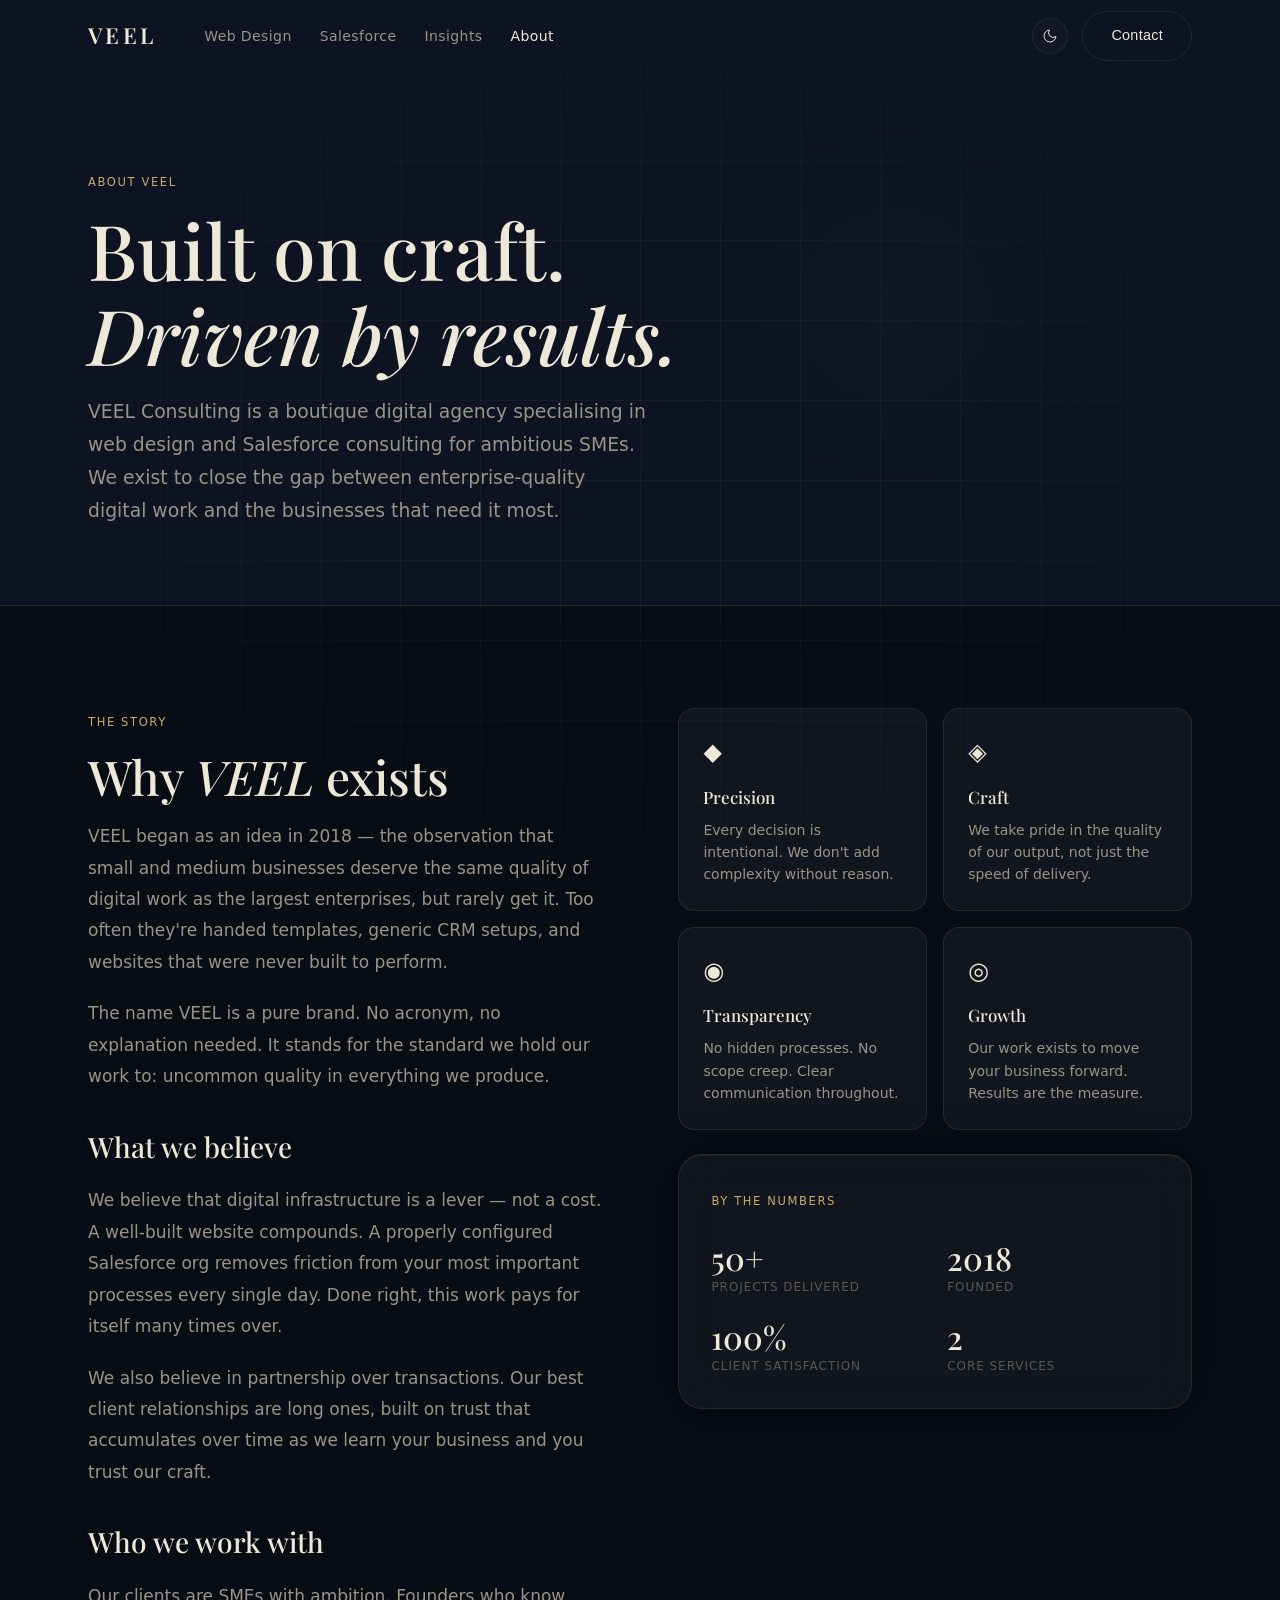
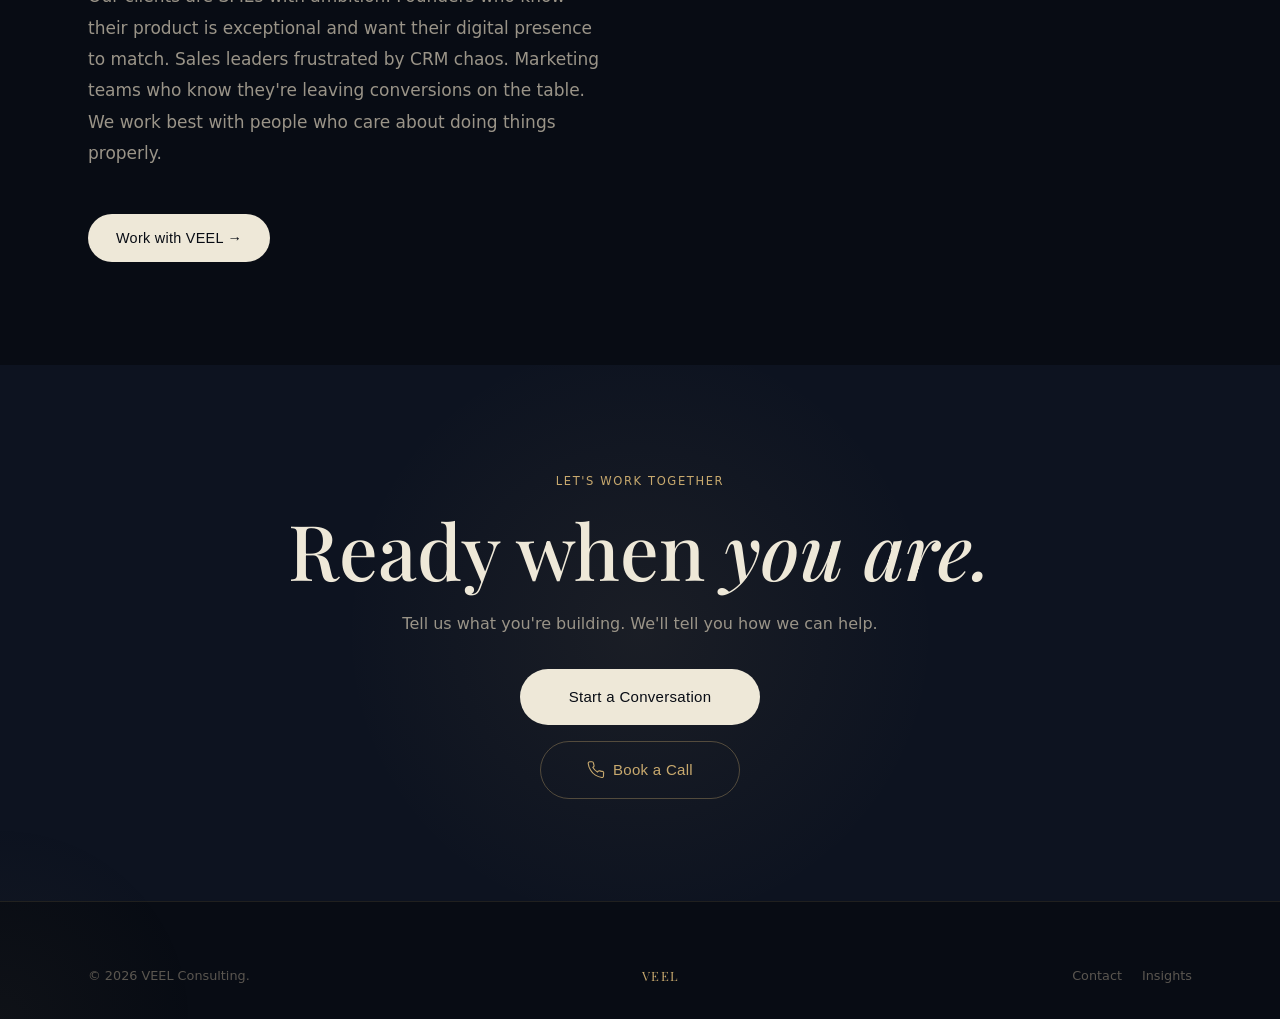
==== about/index.html @ 9c110c36 "Create index.html" ====
<!DOCTYPE html>
<html lang="en" data-theme="dark">
<head>
  <meta charset="UTF-8" /><meta name="viewport" content="width=device-width, initial-scale=1.0" />
  <title>About — VEEL Consulting</title>
  <meta name="description" content="The story behind VEEL Consulting — boutique web design and Salesforce consulting built around craft and results." />
  <link rel="preconnect" href="https://fonts.googleapis.com" />
  <link rel="preconnect" href="https://fonts.gstatic.com" crossorigin />
  <link href="https://fonts.googleapis.com/css2?family=Playfair+Display:ital,wght@0,400;0,500;0,600;0,700;1,400;1,500&family=Satoshi:wght@300;400;500;600&display=swap" rel="stylesheet" />
  <link rel="stylesheet" href="../css/style.css" />
</head>
<body>
  <nav class="nav" id="nav">
    <div class="nav__inner">
      <a href="../index.html" class="nav__logo"><span>VEEL</span></a>
      <ul class="nav__links">
        <li><a href="../web-design/index.html">Web Design</a></li>
        <li><a href="../salesforce/index.html">Salesforce</a></li>
        <li><a href="../insights/index.html">Insights</a></li>
        <li><a href="../about/index.html" style="color:var(--c-text)">About</a></li>
      </ul>
      <div class="nav__actions">
        <button class="theme-toggle" id="themeToggle" aria-label="Toggle theme">
          <span class="theme-toggle__icon">
            <svg class="icon-sun" viewBox="0 0 24 24" fill="none" stroke="currentColor" stroke-width="1.5"><circle cx="12" cy="12" r="4"/><path d="M12 2v2M12 20v2M4.93 4.93l1.41 1.41M17.66 17.66l1.41 1.41M2 12h2M20 12h2M6.34 17.66l-1.41 1.41M19.07 4.93l-1.41 1.41"/></svg>
            <svg class="icon-moon" viewBox="0 0 24 24" fill="none" stroke="currentColor" stroke-width="1.5"><path d="M21 12.79A9 9 0 1 1 11.21 3 7 7 0 0 0 21 12.79z"/></svg>
          </span>
        </button>
        <a href="../contact/index.html" class="btn btn--outline">Contact</a>
      </div>
      <button class="nav__burger" id="navBurger" aria-label="Menu"><span></span><span></span><span></span></button>
    </div>
    <div class="nav__mobile" id="navMobile">
      <ul>
        <li><a href="../web-design/index.html">Web Design</a></li>
        <li><a href="../salesforce/index.html">Salesforce</a></li>
        <li><a href="../insights/index.html">Insights</a></li>
        <li><a href="../about/index.html">About</a></li>
        <li><a href="../contact/index.html">Contact</a></li>
      </ul>
    </div>
  </nav>

  <!-- HERO -->
  <section class="page-hero section" style="background:var(--c-bg-2);border-bottom:var(--glass-border);">
    <div class="hero__bg" style="position:absolute;inset:0;pointer-events:none;"><div class="hero__orb hero__orb--3" style="opacity:.5;top:20%;left:60%;"></div><div class="hero__grid"></div></div>
    <div class="container" style="position:relative;z-index:2;">
      <div class="page-hero__inner reveal">
        <span class="section__label">About VEEL</span>
        <h1 class="page-hero__title">Built on craft.<br /><em>Driven by results.</em></h1>
        <p class="page-hero__sub">VEEL Consulting is a boutique digital agency specialising in web design and Salesforce consulting for ambitious SMEs. We exist to close the gap between enterprise-quality digital work and the businesses that need it most.</p>
      </div>
    </div>
  </section>

  <!-- STORY -->
  <section class="section">
    <div class="container">
      <div class="about-story">
        <div class="about-story__text reveal">
          <span class="section__label">The Story</span>
          <h2 class="section__title">Why <em>VEEL</em> exists</h2>
          <p>VEEL began as an idea in 2018 — the observation that small and medium businesses deserve the same quality of digital work as the largest enterprises, but rarely get it. Too often they're handed templates, generic CRM setups, and websites that were never built to perform.</p>
          <p>The name VEEL is a pure brand. No acronym, no explanation needed. It stands for the standard we hold our work to: uncommon quality in everything we produce.</p>
          <h3>What we believe</h3>
          <p>We believe that digital infrastructure is a lever — not a cost. A well-built website compounds. A properly configured Salesforce org removes friction from your most important processes every single day. Done right, this work pays for itself many times over.</p>
          <p>We also believe in partnership over transactions. Our best client relationships are long ones, built on trust that accumulates over time as we learn your business and you trust our craft.</p>
          <h3>Who we work with</h3>
          <p>Our clients are SMEs with ambition. Founders who know their product is exceptional and want their digital presence to match. Sales leaders frustrated by CRM chaos. Marketing teams who know they're leaving conversions on the table. We work best with people who care about doing things properly.</p>
          <a href="../contact/index.html" class="btn btn--primary" style="margin-top:1.5rem;">Work with VEEL →</a>
        </div>
        <div class="reveal reveal--delay-1">
          <div class="values-grid">
            <div class="value-card">
              <div class="value-card__icon">◆</div>
              <h4>Precision</h4>
              <p>Every decision is intentional. We don't add complexity without reason.</p>
            </div>
            <div class="value-card">
              <div class="value-card__icon">◈</div>
              <h4>Craft</h4>
              <p>We take pride in the quality of our output, not just the speed of delivery.</p>
            </div>
            <div class="value-card">
              <div class="value-card__icon">◉</div>
              <h4>Transparency</h4>
              <p>No hidden processes. No scope creep. Clear communication throughout.</p>
            </div>
            <div class="value-card">
              <div class="value-card__icon">◎</div>
              <h4>Growth</h4>
              <p>Our work exists to move your business forward. Results are the measure.</p>
            </div>
          </div>

          <div class="glass-card" style="padding:2rem;margin-top:1.5rem;">
            <span class="section__label">By the numbers</span>
            <div style="display:grid;grid-template-columns:1fr 1fr;gap:1.5rem;margin-top:1rem;">
              <div><div class="stat__num" style="font-size:2rem;margin-bottom:.25rem;">50+</div><div class="stat__label">Projects delivered</div></div>
              <div><div class="stat__num" style="font-size:2rem;margin-bottom:.25rem;">2018</div><div class="stat__label">Founded</div></div>
              <div><div class="stat__num" style="font-size:2rem;margin-bottom:.25rem;">100%</div><div class="stat__label">Client satisfaction</div></div>
              <div><div class="stat__num" style="font-size:2rem;margin-bottom:.25rem;">2</div><div class="stat__label">Core services</div></div>
            </div>
          </div>
        </div>
      </div>
    </div>
  </section>

  <!-- CTA -->
  <section class="cta-banner section">
    <div class="cta-banner__bg"><div class="cta-banner__orb"></div></div>
    <div class="container">
      <div class="cta-banner__inner reveal">
        <span class="section__label">Let's Work Together</span>
        <h2 class="cta-banner__title">Ready when <em>you are.</em></h2>
        <p>Tell us what you're building. We'll tell you how we can help.</p>
        <div class="cta-banner__actions">
          <a href="../contact/index.html" class="btn btn--primary btn--large">Start a Conversation</a>
          <a href="tel:+447700000000" class="btn btn--call btn--large"><svg viewBox="0 0 24 24" fill="none" stroke="currentColor" stroke-width="1.5" width="18" height="18"><path d="M22 16.92v3a2 2 0 0 1-2.18 2 19.79 19.79 0 0 1-8.63-3.07A19.5 19.5 0 0 1 4.69 12a19.79 19.79 0 0 1-3.07-8.67A2 2 0 0 1 3.61 1h3a2 2 0 0 1 2 1.72c.127.96.361 1.903.7 2.81a2 2 0 0 1-.45 2.11L7.91 8.6a16 16 0 0 0 6 6l.96-.96a2 2 0 0 1 2.11-.45c.907.339 1.85.573 2.81.7A2 2 0 0 1 22 16.92z"/></svg>Book a Call</a>
        </div>
      </div>
    </div>
  </section>
  <footer class="footer"><div class="container"><div class="footer__bottom" style="padding-top:0;border-top:none;"><span>© 2026 VEEL Consulting.</span><a href="../index.html" style="color:var(--c-gold);font-family:'Playfair Display',serif;letter-spacing:.12em;">VEEL</a><div class="footer__legal"><a href="../contact/index.html">Contact</a><a href="../insights/index.html">Insights</a></div></div></div></footer>
  <script src="../js/main.js"></script>
</body>
</html>
---- css/style.css ----
/* ============================================
   VEEL CONSULTING — STYLESHEET v2
   Monaco · Switzerland · Oceana
   ============================================ */

@import url('https://fonts.googleapis.com/css2?family=Playfair+Display:ital,wght@0,400;0,500;0,600;0,700;1,400;1,500&family=Satoshi:wght@300;400;500;600&display=swap');

/* ── TOKENS ── */
:root {
  --c-bg:        #FAF8F4;
  --c-bg-2:      #F3F0EA;
  --c-surface:   rgba(255,255,255,0.72);
  --c-surface-2: rgba(255,255,255,0.45);
  --c-border:    rgba(180,160,120,0.18);
  --c-border-2:  rgba(180,160,120,0.10);
  --c-text:      #1A1814;
  --c-text-2:    #5A5650;
  --c-text-3:    #8A8680;
  --c-accent:    #8EC5D0;
  --c-accent-2:  #C8A96E;
  --c-gold:      #B8956A;
  --c-navy:      #1A2840;
  --c-teal:      #5BA8B8;
  --glass-blur:    16px;
  --glass-border:  1px solid var(--c-border);
  --glass-shadow:  0 4px 32px rgba(0,0,0,0.06), 0 1px 0 rgba(255,255,255,0.8) inset;
  --radius-sm:     8px;
  --radius-md:     16px;
  --radius-lg:     24px;
  --radius-xl:     40px;
  --nav-h:         72px;
  --max-w:         1200px;
  --gap:           clamp(1.25rem, 2.5vw, 2.5rem);
  --ease-silk:     cubic-bezier(0.23, 1, 0.32, 1);
  --ease-glass:    cubic-bezier(0.16, 1, 0.3, 1);
}

[data-theme="dark"] {
  --c-bg:        #080C14;
  --c-bg-2:      #0D1320;
  --c-surface:   rgba(255,255,255,0.04);
  --c-surface-2: rgba(255,255,255,0.02);
  --c-border:    rgba(200,169,110,0.14);
  --c-border-2:  rgba(200,169,110,0.07);
  --c-text:      #EEE8D8;
  --c-text-2:    #9A9488;
  --c-text-3:    #5A5650;
  --c-accent:    #5BA8B8;
  --c-accent-2:  #C8A96E;
  --c-gold:      #C8A96E;
  --c-navy:      #0D1A2E;
  --c-teal:      #4A98A8;
  --glass-blur:    20px;
  --glass-border:  1px solid rgba(200,169,110,0.12);
  --glass-shadow:  0 4px 48px rgba(0,0,0,0.4), 0 1px 0 rgba(255,255,255,0.04) inset;
}

/* ── RESET ── */
*, *::before, *::after { box-sizing: border-box; margin: 0; padding: 0; }
html { scroll-behavior: smooth; }
body {
  font-family: 'Satoshi', system-ui, sans-serif;
  background: var(--c-bg);
  color: var(--c-text);
  line-height: 1.6;
  font-weight: 400;
  transition: background 0.6s var(--ease-silk), color 0.4s var(--ease-silk);
  overflow-x: hidden;
}
img { display: block; max-width: 100%; }
a { text-decoration: none; color: inherit; }
ul { list-style: none; }

/* ── UTILS ── */
.container {
  max-width: var(--max-w);
  margin: 0 auto;
  padding: 0 clamp(1.25rem, 5vw, 3rem);
}
.section { padding: clamp(4rem, 8vw, 8rem) 0; }
em { font-style: italic; font-family: 'Playfair Display', serif; }

/* ── GLASS CARD ── */
.glass-card {
  background: var(--c-surface);
  backdrop-filter: blur(var(--glass-blur));
  -webkit-backdrop-filter: blur(var(--glass-blur));
  border: var(--glass-border);
  box-shadow: var(--glass-shadow);
  border-radius: var(--radius-lg);
  transition: transform 0.4s var(--ease-silk), box-shadow 0.4s var(--ease-silk);
}
.glass-card:hover {
  transform: translateY(-4px);
  box-shadow: var(--glass-shadow), 0 20px 60px rgba(0,0,0,0.1);
}
[data-theme="dark"] .glass-card:hover {
  box-shadow: var(--glass-shadow), 0 20px 80px rgba(0,0,0,0.5);
}

/* ── BUTTONS ── */
.btn {
  display: inline-flex;
  align-items: center;
  justify-content: center;
  gap: 0.5rem;
  padding: 0.8rem 1.75rem;
  border-radius: 100px;
  font-family: 'Satoshi', sans-serif;
  font-weight: 500;
  font-size: 0.9rem;
  letter-spacing: 0.02em;
  cursor: pointer;
  border: none;
  transition: all 0.35s var(--ease-silk);
  white-space: nowrap;
}
.btn--primary {
  background: var(--c-text);
  color: var(--c-bg);
}
.btn--primary:hover {
  background: var(--c-gold);
  color: #fff;
  transform: translateY(-2px);
  box-shadow: 0 8px 24px rgba(0,0,0,0.15);
}
.btn--outline {
  background: transparent;
  color: var(--c-text);
  border: var(--glass-border);
  backdrop-filter: blur(8px);
}
.btn--outline:hover { background: var(--c-text); color: var(--c-bg); }
.btn--ghost {
  background: transparent;
  color: var(--c-text-2);
  border: 1px solid var(--c-border);
}
.btn--ghost:hover { color: var(--c-text); border-color: var(--c-text); }
.btn--call {
  background: transparent;
  color: var(--c-gold);
  border: 1px solid rgba(200,169,110,0.35);
}
.btn--call:hover {
  background: rgba(200,169,110,0.1);
  border-color: var(--c-gold);
  transform: translateY(-2px);
}
.btn--large { padding: 1rem 2.25rem; font-size: 0.9375rem; }

/* ── SECTION HEADER ── */
.section__label {
  display: inline-flex;
  align-items: center;
  gap: 0.5rem;
  font-size: 0.72rem;
  font-weight: 500;
  letter-spacing: 0.14em;
  text-transform: uppercase;
  color: var(--c-gold);
  margin-bottom: 1rem;
}
.section__title {
  font-family: 'Playfair Display', serif;
  font-size: clamp(1.875rem, 4vw, 3rem);
  font-weight: 500;
  line-height: 1.2;
  color: var(--c-text);
  margin-bottom: 1rem;
}
.section__header {
  display: flex;
  flex-direction: column;
  margin-bottom: clamp(2rem, 4vw, 3.5rem);
  position: relative;
}
.section__header .view-all {
  position: absolute;
  right: 0;
  bottom: 0.25rem;
  font-size: 0.875rem;
  color: var(--c-text-2);
  transition: color 0.3s;
}
.section__header .view-all:hover { color: var(--c-gold); }
@media (max-width: 600px) {
  .section__header .view-all {
    position: static;
    margin-top: 0.5rem;
    font-size: 0.8rem;
  }
}

/* ── NAV ── */
.nav {
  position: fixed;
  top: 0; left: 0; right: 0;
  z-index: 100;
  height: var(--nav-h);
  transition: background 0.5s var(--ease-silk), box-shadow 0.5s var(--ease-silk);
}
.nav.scrolled {
  background: var(--c-surface);
  backdrop-filter: blur(24px);
  -webkit-backdrop-filter: blur(24px);
  border-bottom: var(--glass-border);
  box-shadow: 0 2px 24px rgba(0,0,0,0.06);
}
.nav__inner {
  max-width: var(--max-w);
  margin: 0 auto;
  padding: 0 clamp(1.25rem, 5vw, 3rem);
  height: 100%;
  display: flex;
  align-items: center;
  gap: 1.5rem;
}
.nav__logo {
  font-family: 'Playfair Display', serif;
  font-size: 1.375rem;
  font-weight: 600;
  letter-spacing: 0.15em;
  color: var(--c-text);
  flex-shrink: 0;
}
.nav__links {
  display: flex;
  gap: 1.75rem;
  margin-left: 1.5rem;
  flex: 1;
}
.nav__links a {
  font-size: 0.875rem;
  color: var(--c-text-2);
  letter-spacing: 0.03em;
  transition: color 0.3s;
}
.nav__links a:hover { color: var(--c-text); }
.nav__actions {
  display: flex;
  align-items: center;
  gap: 0.875rem;
  margin-left: auto;
}
.theme-toggle {
  width: 36px; height: 36px;
  border-radius: 50%;
  border: var(--glass-border);
  background: var(--c-surface-2);
  cursor: pointer;
  display: flex;
  align-items: center;
  justify-content: center;
  transition: all 0.3s;
  flex-shrink: 0;
}
.theme-toggle:hover { background: var(--c-surface); transform: rotate(20deg); }
.theme-toggle__icon {
  width: 16px; height: 16px;
  color: var(--c-text);
  position: relative;
}
.theme-toggle__icon svg {
  position: absolute; inset: 0;
  width: 100%; height: 100%;
  transition: opacity 0.3s, transform 0.3s;
}
.icon-sun { opacity: 1; }
.icon-moon { opacity: 0; transform: rotate(-90deg); }
[data-theme="dark"] .icon-sun { opacity: 0; transform: rotate(90deg); }
[data-theme="dark"] .icon-moon { opacity: 1; transform: rotate(0); }

.nav__burger {
  display: none;
  flex-direction: column;
  gap: 5px;
  background: none;
  border: none;
  cursor: pointer;
  padding: 4px;
}
.nav__burger span {
  display: block;
  width: 22px; height: 1.5px;
  background: var(--c-text);
  transition: all 0.3s;
}
.nav__mobile {
  display: none;
  background: var(--c-surface);
  backdrop-filter: blur(24px);
  -webkit-backdrop-filter: blur(24px);
  border-bottom: var(--glass-border);
  padding: 1.25rem clamp(1.25rem, 5vw, 3rem) 1.5rem;
}
.nav__mobile.open { display: block; }
.nav__mobile li { padding: 0.875rem 0; border-bottom: 1px solid var(--c-border-2); }
.nav__mobile li:last-child { border-bottom: none; }
.nav__mobile a { font-size: 1.0625rem; color: var(--c-text-2); }

@media (max-width: 768px) {
  .nav__links, .nav__actions .btn--outline { display: none; }
  .nav__burger { display: flex; }
  .nav__actions { gap: 0.5rem; }
}

/* ── HERO ── */
.hero {
  min-height: 100svh;
  display: flex;
  align-items: center;
  position: relative;
  overflow: hidden;
  padding-top: var(--nav-h);
}
.hero__bg { position: absolute; inset: 0; pointer-events: none; }
.hero__gradient {
  position: absolute; inset: 0;
  background:
    radial-gradient(ellipse 80% 80% at 60% 40%, rgba(142,197,208,0.18) 0%, transparent 60%),
    radial-gradient(ellipse 60% 60% at 20% 80%, rgba(200,169,110,0.10) 0%, transparent 50%);
}
[data-theme="dark"] .hero__gradient {
  background:
    radial-gradient(ellipse 80% 80% at 60% 40%, rgba(91,168,184,0.12) 0%, transparent 60%),
    radial-gradient(ellipse 60% 60% at 20% 80%, rgba(200,169,110,0.08) 0%, transparent 50%);
}
.hero__orb {
  position: absolute;
  border-radius: 50%;
  filter: blur(80px);
  animation: orbFloat 8s ease-in-out infinite;
}
.hero__orb--1 { width: min(500px,80vw); height: min(500px,80vw); background: rgba(142,197,208,0.12); top: -10%; right: 5%; }
.hero__orb--2 { width: min(350px,60vw); height: min(350px,60vw); background: rgba(200,169,110,0.09); bottom: 10%; left: -5%; animation-delay: -3s; }
.hero__orb--3 { width: min(250px,40vw); height: min(250px,40vw); background: rgba(91,168,184,0.07); top: 40%; left: 40%; animation-delay: -5s; }
[data-theme="dark"] .hero__orb--1 { background: rgba(91,168,184,0.08); }
[data-theme="dark"] .hero__orb--2 { background: rgba(200,169,110,0.06); }
@keyframes orbFloat {
  0%, 100% { transform: translate(0,0) scale(1); }
  33% { transform: translate(30px,-20px) scale(1.05); }
  66% { transform: translate(-20px,15px) scale(0.97); }
}
.hero__grid {
  position: absolute; inset: 0;
  background-image:
    linear-gradient(var(--c-border-2) 1px, transparent 1px),
    linear-gradient(90deg, var(--c-border-2) 1px, transparent 1px);
  background-size: 80px 80px;
  mask-image: radial-gradient(ellipse 70% 70% at 50% 50%, black, transparent);
}
.hero__content {
  position: relative;
  z-index: 2;
  width: 100%;
  max-width: var(--max-w);
  margin: 0 auto;
  padding: 4rem clamp(1.25rem, 5vw, 3rem) 6rem;
}
.hero__eyebrow {
  display: inline-flex;
  align-items: center;
  gap: 0.75rem;
  font-size: 0.72rem;
  font-weight: 500;
  letter-spacing: 0.14em;
  text-transform: uppercase;
  color: var(--c-gold);
  margin-bottom: 1.75rem;
}
.dot {
  width: 6px; height: 6px;
  border-radius: 50%;
  background: var(--c-gold);
  animation: pulse 2.5s ease-in-out infinite;
}
@keyframes pulse {
  0%, 100% { opacity: 1; transform: scale(1); }
  50% { opacity: 0.5; transform: scale(0.7); }
}
.hero__headline {
  font-family: 'Playfair Display', serif;
  font-size: clamp(2.75rem, 8vw, 7rem);
  font-weight: 500;
  line-height: 1.08;
  letter-spacing: -0.02em;
  color: var(--c-text);
  margin-bottom: 1.5rem;
  max-width: 800px;
}
.hero__sub {
  font-size: clamp(1rem, 2vw, 1.175rem);
  color: var(--c-text-2);
  font-weight: 300;
  line-height: 1.7;
  margin-bottom: 2.25rem;
  max-width: 440px;
}
.hero__cta {
  display: flex;
  align-items: center;
  gap: 0.875rem;
  flex-wrap: wrap;
}
.hero__scroll {
  position: absolute;
  bottom: 2.5rem;
  left: 50%;
  transform: translateX(-50%);
  display: flex;
  flex-direction: column;
  align-items: center;
  gap: 0.75rem;
  z-index: 2;
}
.hero__scroll span {
  font-size: 0.65rem;
  letter-spacing: 0.15em;
  text-transform: uppercase;
  color: var(--c-text-3);
}
.scroll-line {
  width: 1px; height: 48px;
  background: linear-gradient(to bottom, var(--c-gold), transparent);
  animation: scrollDrop 2s ease-in-out infinite;
}
@keyframes scrollDrop {
  0%, 100% { transform: scaleY(1); opacity: 1; }
  50% { transform: scaleY(0.5); opacity: 0.4; }
}
@media (max-width: 480px) {
  .hero__scroll { display: none; }
}

/* ── MARQUEE ── */
.marquee-strip {
  background: var(--c-bg-2);
  border-top: var(--glass-border);
  border-bottom: var(--glass-border);
  overflow: hidden;
  padding: 0.875rem 0;
  position: relative;
}
/* JS overrides animation — CSS fallback only */
.marquee-track {
  display: inline-flex;
  gap: 2rem;
  animation: marqueeScroll 32s linear infinite;
  white-space: nowrap;
  will-change: transform;
}
.marquee-track span {
  font-size: 0.72rem;
  font-weight: 500;
  letter-spacing: 0.1em;
  text-transform: uppercase;
  color: var(--c-text-2);
  white-space: nowrap;
  flex-shrink: 0;
}
.marquee-track .sep { color: var(--c-gold); }
@keyframes marqueeScroll {
  from { transform: translateX(0); }
  to { transform: translateX(-50%); }
}

/* ── SERVICES ── */
.services__grid {
  display: grid;
  grid-template-columns: repeat(auto-fit, minmax(min(280px, 100%), 1fr));
  gap: var(--gap);
  margin-bottom: 3.5rem;
}
.service-card {
  padding: clamp(1.75rem, 4vw, 2.75rem);
  position: relative;
  overflow: hidden;
}
.service-card__icon {
  width: 44px; height: 44px;
  color: var(--c-gold);
  margin-bottom: 1.5rem;
}
.service-card__icon svg { width: 100%; height: 100%; }
.service-card__title {
  font-family: 'Playfair Display', serif;
  font-size: clamp(1.25rem, 3vw, 1.5rem);
  font-weight: 500;
  margin-bottom: 0.875rem;
}
.service-card__desc {
  font-size: 0.9375rem;
  color: var(--c-text-2);
  line-height: 1.7;
  margin-bottom: 1.75rem;
}
.service-card__link {
  display: inline-flex;
  align-items: center;
  gap: 0.5rem;
  font-size: 0.875rem;
  font-weight: 500;
  color: var(--c-gold);
  transition: gap 0.3s;
}
.service-card__link:hover { gap: 0.875rem; }
.service-card__bg {
  position: absolute; inset: 0;
  background: radial-gradient(circle at 80% 120%, var(--c-accent) 0%, transparent 60%);
  opacity: 0.04;
  pointer-events: none;
  transition: opacity 0.5s;
}
.service-card:hover .service-card__bg { opacity: 0.09; }

.services__stats {
  display: flex;
  align-items: center;
  justify-content: center;
  gap: clamp(1.5rem, 4vw, 3rem);
  padding: clamp(1.75rem, 3vw, 2.5rem) clamp(1.5rem, 4vw, 3rem);
  flex-wrap: wrap;
  border-radius: var(--radius-md);
}
.stat { text-align: center; flex: 1; min-width: 100px; }
.stat__num {
  display: block;
  font-family: 'Playfair Display', serif;
  font-size: clamp(2rem, 5vw, 2.5rem);
  font-weight: 500;
  color: var(--c-text);
  line-height: 1;
  margin-bottom: 0.5rem;
}
.stat__label {
  font-size: 0.75rem;
  letter-spacing: 0.08em;
  text-transform: uppercase;
  color: var(--c-text-3);
}
.stat__divider { width: 1px; height: 48px; background: var(--c-border); flex-shrink: 0; }
@media (max-width: 480px) { .stat__divider { display: none; } }

/* ── WORK ── */
.work { background: var(--c-bg-2); }
.work__grid {
  display: grid;
  grid-template-columns: repeat(auto-fit, minmax(min(280px,100%), 1fr));
  gap: var(--gap);
}
.work-card {
  border-radius: var(--radius-lg);
  overflow: hidden;
  background: var(--c-surface);
  border: var(--glass-border);
  transition: transform 0.4s var(--ease-silk), box-shadow 0.4s var(--ease-silk);
}
.work-card:hover { transform: translateY(-6px); box-shadow: 0 24px 60px rgba(0,0,0,0.12); }
[data-theme="dark"] .work-card:hover { box-shadow: 0 24px 80px rgba(0,0,0,0.5); }
.work-card__img { aspect-ratio: 4/3; overflow: hidden; }
.work-card__placeholder {
  width: 100%; height: 100%;
  display: flex;
  align-items: center;
  justify-content: center;
  transition: transform 0.6s var(--ease-silk);
}
.work-card:hover .work-card__placeholder { transform: scale(1.04); }
.wp--ocean { background: linear-gradient(135deg,#1A4A5C 0%,#2D7A8C 40%,#4DA8B8 100%); }
.wp--gold  { background: linear-gradient(135deg,#3A2810 0%,#6B4A20 40%,#9A7040 100%); }
.wp--night { background: linear-gradient(135deg,#080C14 0%,#0D1E34 40%,#1A3054 100%); }
.wp__inner { width: 60%; opacity: 0.7; }
.work-card__info { padding: clamp(1.25rem, 3vw, 1.75rem) clamp(1.25rem, 3vw, 2rem); }
.work-card__cat {
  display: inline-block;
  font-size: 0.7rem;
  letter-spacing: 0.1em;
  text-transform: uppercase;
  color: var(--c-gold);
  margin-bottom: 0.75rem;
  background: rgba(200,169,110,0.08);
  padding: 0.25rem 0.75rem;
  border-radius: 100px;
  border: 1px solid rgba(200,169,110,0.15);
}
.work-card__title {
  font-family: 'Playfair Display', serif;
  font-size: clamp(1.0625rem, 2.5vw, 1.25rem);
  margin-bottom: 0.5rem;
}
.work-card__sub { font-size: 0.875rem; color: var(--c-text-2); margin-bottom: 1.125rem; }
.work-card__link { font-size: 0.8125rem; font-weight: 500; color: var(--c-text-3); transition: color 0.3s; }
.work-card__link:hover { color: var(--c-gold); }

/* ── ABOUT SECTION ── */
.about__inner {
  display: grid;
  grid-template-columns: 1fr 1fr;
  gap: clamp(2rem, 5vw, 5rem);
  align-items: center;
  padding: clamp(2rem, 5vw, 4rem);
}
@media (max-width: 768px) {
  .about__inner { grid-template-columns: 1fr; gap: 2.5rem; }
  .about__visual { display: none; }
}
.about__text p { color: var(--c-text-2); line-height: 1.8; margin-bottom: 1rem; }
.about__visual { display: flex; justify-content: center; align-items: center; }
.about__orb-wrap { position: relative; width: 260px; height: 260px; }
.about__orb {
  width: 100%; height: 100%;
  border-radius: 50%;
  background: radial-gradient(circle, rgba(91,168,184,0.15) 0%, rgba(200,169,110,0.08) 60%, transparent 100%);
  border: 1px solid var(--c-border);
  animation: orbSpin 12s linear infinite;
}
@keyframes orbSpin {
  from { transform: rotate(0deg); }
  to { transform: rotate(360deg); }
}
.about__values {
  position: absolute; inset: 0;
  display: flex;
  flex-wrap: wrap;
  align-items: center;
  justify-content: center;
  gap: 0.625rem;
  padding: 1.5rem;
}
.value-pill {
  background: var(--c-surface);
  border: var(--glass-border);
  backdrop-filter: blur(8px);
  padding: 0.4rem 1rem;
  border-radius: 100px;
  font-size: 0.8125rem;
  font-weight: 500;
  color: var(--c-text-2);
  letter-spacing: 0.04em;
}

/* ── INSIGHTS SECTION ── */
.insights__grid {
  display: grid;
  grid-template-columns: repeat(auto-fit, minmax(min(260px,100%), 1fr));
  gap: var(--gap);
}
.insight-card {
  padding: clamp(1.5rem, 3vw, 2rem);
  display: flex;
  flex-direction: column;
  gap: 0.75rem;
}
.insight-card__cat {
  font-size: 0.7rem;
  letter-spacing: 0.1em;
  text-transform: uppercase;
  color: var(--c-gold);
  background: rgba(200,169,110,0.08);
  padding: 0.25rem 0.75rem;
  border-radius: 100px;
  border: 1px solid rgba(200,169,110,0.15);
  align-self: flex-start;
}
.insight-card__title {
  font-family: 'Playfair Display', serif;
  font-size: clamp(1rem, 2.5vw, 1.125rem);
  font-weight: 500;
  line-height: 1.4;
  flex: 1;
}
.insight-card__meta { font-size: 0.8rem; color: var(--c-text-3); }
.insight-card__link {
  font-size: 0.8125rem;
  font-weight: 500;
  color: var(--c-text-3);
  margin-top: 0.25rem;
  transition: color 0.3s;
}
.insight-card__link:hover { color: var(--c-gold); }

/* ── CTA BANNER ── */
.cta-banner {
  position: relative;
  overflow: hidden;
  text-align: center;
  background: var(--c-bg-2);
}
.cta-banner__bg { position: absolute; inset: 0; pointer-events: none; }
.cta-banner__orb {
  position: absolute;
  width: 600px; height: 600px;
  border-radius: 50%;
  background: radial-gradient(circle, rgba(91,168,184,0.1) 0%, transparent 70%);
  top: 50%; left: 50%;
  transform: translate(-50%,-50%);
  animation: orbFloat 10s ease-in-out infinite;
}
[data-theme="dark"] .cta-banner__orb {
  background: radial-gradient(circle, rgba(200,169,110,0.07) 0%, transparent 70%);
}
.cta-banner__inner { position: relative; z-index: 2; }
.cta-banner__title {
  font-family: 'Playfair Display', serif;
  font-size: clamp(2.25rem, 6vw, 5rem);
  font-weight: 500;
  line-height: 1.1;
  margin-bottom: 1.25rem;
  color: var(--c-text);
}
.cta-banner p { color: var(--c-text-2); font-size: 1rem; margin-bottom: 2rem; }
.cta-banner .section__label { justify-content: center; }
.cta-banner__actions {
  display: flex;
  align-items: center;
  justify-content: center;
  flex-direction: column;
  gap: 1rem;
}
.cta-banner__actions .btn--primary { min-width: 240px; }
.cta-banner__actions .btn--call { min-width: 200px; }

/* ── FOOTER ── */
.footer {
  background: var(--c-bg);
  border-top: var(--glass-border);
  padding: clamp(2.5rem, 5vw, 4rem) 0 2rem;
}
.footer__top {
  display: grid;
  grid-template-columns: 1.5fr 2fr;
  gap: clamp(2rem, 5vw, 4rem);
  margin-bottom: 2.5rem;
  padding-bottom: 2.5rem;
  border-bottom: var(--glass-border);
}
@media (max-width: 640px) { .footer__top { grid-template-columns: 1fr; gap: 2rem; } }
.footer__logo {
  display: block;
  font-family: 'Playfair Display', serif;
  font-size: 1.5rem;
  font-weight: 600;
  letter-spacing: 0.15em;
  margin-bottom: 0.75rem;
}
.footer__brand p { font-size: 0.875rem; color: var(--c-text-3); line-height: 1.7; }
.footer__cols {
  display: grid;
  grid-template-columns: repeat(3, 1fr);
  gap: 1.5rem;
}
@media (max-width: 480px) { .footer__cols { grid-template-columns: repeat(2, 1fr); } }
.footer__col h5 {
  font-size: 0.72rem;
  font-weight: 600;
  letter-spacing: 0.1em;
  text-transform: uppercase;
  color: var(--c-text-3);
  margin-bottom: 1.125rem;
}
.footer__col li { margin-bottom: 0.625rem; }
.footer__col a { font-size: 0.875rem; color: var(--c-text-2); transition: color 0.3s; }
.footer__col a:hover { color: var(--c-gold); }
.footer__bottom {
  display: flex;
  align-items: center;
  justify-content: space-between;
  gap: 1rem;
  flex-wrap: wrap;
  font-size: 0.8rem;
  color: var(--c-text-3);
}
.footer__tagline { letter-spacing: 0.08em; text-transform: uppercase; font-size: 0.7rem; }
.footer__legal { display: flex; gap: 1.25rem; }
.footer__legal a:hover { color: var(--c-gold); }
@media (max-width: 480px) {
  .footer__bottom { flex-direction: column; align-items: flex-start; gap: 0.5rem; }
  .footer__tagline { display: none; }
}

/* ── REVEAL ANIMATIONS ── */
.reveal {
  opacity: 0;
  transform: translateY(28px);
  transition: opacity 0.8s var(--ease-silk), transform 0.8s var(--ease-silk);
}
.reveal.visible { opacity: 1; transform: translateY(0); }
.reveal--delay-1 { transition-delay: 0.1s; }
.reveal--delay-2 { transition-delay: 0.2s; }
.reveal--delay-3 { transition-delay: 0.32s; }

/* ── SCROLLBAR ── */
::-webkit-scrollbar { width: 5px; }
::-webkit-scrollbar-track { background: transparent; }
::-webkit-scrollbar-thumb { background: var(--c-border); border-radius: 3px; }
::-webkit-scrollbar-thumb:hover { background: var(--c-gold); }
::selection { background: rgba(200,169,110,0.22); color: var(--c-text); }

/* ============================================================
   INNER PAGES — shared
   ============================================================ */
.page-hero {
  padding-top: calc(var(--nav-h) + clamp(3rem, 8vw, 6rem));
  padding-bottom: clamp(3rem, 6vw, 5rem);
}
.page-hero__inner { max-width: 800px; }
.page-hero__title {
  font-family: 'Playfair Display', serif;
  font-size: clamp(2.25rem, 6vw, 5rem);
  font-weight: 500;
  line-height: 1.1;
  margin-bottom: 1.25rem;
}
.page-hero__sub {
  font-size: clamp(1rem, 2vw, 1.175rem);
  color: var(--c-text-2);
  max-width: 560px;
  line-height: 1.75;
}

/* ── CATALOGUE / WORK FILTER ── */
.catalogue__header {
  display: flex;
  align-items: center;
  justify-content: space-between;
  margin-bottom: 2.5rem;
  flex-wrap: wrap;
  gap: 1rem;
}
.catalogue__filters { display: flex; gap: 0.5rem; flex-wrap: wrap; }
.filter-btn {
  padding: 0.45rem 1.125rem;
  border-radius: 100px;
  border: var(--glass-border);
  background: transparent;
  color: var(--c-text-2);
  font-size: 0.8rem;
  font-family: 'Satoshi', sans-serif;
  cursor: pointer;
  transition: all 0.3s var(--ease-silk);
}
.filter-btn:hover, .filter-btn.active {
  background: var(--c-text);
  color: var(--c-bg);
  border-color: var(--c-text);
}
.catalogue__grid {
  display: grid;
  grid-template-columns: repeat(auto-fill, minmax(min(300px,100%), 1fr));
  gap: var(--gap);
}
.catalogue-card {
  border-radius: var(--radius-lg);
  overflow: hidden;
  background: var(--c-surface);
  border: var(--glass-border);
  transition: transform 0.4s var(--ease-silk), box-shadow 0.4s var(--ease-silk);
}
.catalogue-card:hover { transform: translateY(-6px); box-shadow: 0 24px 60px rgba(0,0,0,0.12); }
[data-theme="dark"] .catalogue-card:hover { box-shadow: 0 24px 80px rgba(0,0,0,0.5); }
.catalogue-card__img { aspect-ratio: 4/3; overflow: hidden; position: relative; }
.catalogue-card__overlay {
  position: absolute; inset: 0;
  background: rgba(8,12,20,0.7);
  display: flex;
  align-items: center;
  justify-content: center;
  opacity: 0;
  transition: opacity 0.35s var(--ease-silk);
}
.catalogue-card:hover .catalogue-card__overlay { opacity: 1; }
.catalogue-card__info { padding: clamp(1.25rem, 3vw, 1.75rem) clamp(1.25rem, 3vw, 2rem); }
.catalogue-card__meta {
  display: flex;
  align-items: center;
  justify-content: space-between;
  margin-bottom: 0.75rem;
}
.catalogue-card__year { font-size: 0.75rem; color: var(--c-text-3); }
.catalogue-card__title { font-family: 'Playfair Display', serif; font-size: 1.2rem; font-weight: 500; margin-bottom: 0.5rem; }
.catalogue-card__desc { font-size: 0.875rem; color: var(--c-text-2); line-height: 1.6; margin-bottom: 1rem; }
.catalogue-card__tags { display: flex; flex-wrap: wrap; gap: 0.375rem; }
.catalogue-card__tags span {
  font-size: 0.7rem;
  letter-spacing: 0.06em;
  color: var(--c-gold);
  background: rgba(200,169,110,0.08);
  border: 1px solid rgba(200,169,110,0.15);
  padding: 0.2rem 0.6rem;
  border-radius: 100px;
}

/* ── SERVICE DEEP DIVE PAGE ── */
.service-intro {
  display: grid;
  grid-template-columns: 1fr 1fr;
  gap: clamp(2rem, 5vw, 5rem);
  align-items: start;
  margin-bottom: clamp(4rem, 8vw, 7rem);
}
@media (max-width: 768px) { .service-intro { grid-template-columns: 1fr; } }
.service-intro__text h3 {
  font-family: 'Playfair Display', serif;
  font-size: clamp(1.375rem, 3vw, 1.75rem);
  font-weight: 500;
  margin-bottom: 1rem;
}
.service-intro__text p { color: var(--c-text-2); line-height: 1.8; margin-bottom: 1rem; }

.process-list { counter-reset: steps; display: flex; flex-direction: column; gap: 0; }
.process-step {
  display: grid;
  grid-template-columns: 56px 1fr;
  gap: 1.5rem;
  padding: 2rem 0;
  border-bottom: 1px solid var(--c-border-2);
  align-items: start;
  counter-increment: steps;
}
.process-step:last-child { border-bottom: none; }
.process-step__num {
  font-family: 'Playfair Display', serif;
  font-size: 2rem;
  font-weight: 500;
  color: var(--c-gold);
  opacity: 0.5;
  line-height: 1;
}
.process-step__body h4 {
  font-family: 'Playfair Display', serif;
  font-size: 1.175rem;
  font-weight: 500;
  margin-bottom: 0.5rem;
}
.process-step__body p { font-size: 0.9375rem; color: var(--c-text-2); line-height: 1.75; }

.tiers-grid {
  display: grid;
  grid-template-columns: repeat(auto-fit, minmax(min(260px,100%), 1fr));
  gap: var(--gap);
  margin-top: clamp(2rem, 4vw, 3rem);
}
.tier-card {
  padding: clamp(1.75rem, 3vw, 2.5rem);
  border-radius: var(--radius-lg);
  border: var(--glass-border);
  background: var(--c-surface);
  position: relative;
  overflow: hidden;
}
.tier-card--featured {
  border-color: rgba(200,169,110,0.35);
  background: rgba(200,169,110,0.04);
}
.tier-card__badge {
  display: inline-block;
  font-size: 0.68rem;
  letter-spacing: 0.1em;
  text-transform: uppercase;
  color: var(--c-gold);
  background: rgba(200,169,110,0.12);
  border: 1px solid rgba(200,169,110,0.2);
  padding: 0.2rem 0.625rem;
  border-radius: 100px;
  margin-bottom: 1rem;
}
.tier-card__name {
  font-family: 'Playfair Display', serif;
  font-size: 1.5rem;
  font-weight: 500;
  margin-bottom: 0.375rem;
}
.tier-card__price {
  font-size: 0.875rem;
  color: var(--c-gold);
  font-weight: 500;
  margin-bottom: 1.25rem;
}
.tier-card__features { list-style: none; margin-bottom: 2rem; }
.tier-card__features li {
  font-size: 0.9rem;
  color: var(--c-text-2);
  padding: 0.5rem 0;
  border-bottom: 1px solid var(--c-border-2);
  display: flex;
  align-items: center;
  gap: 0.625rem;
}
.tier-card__features li::before {
  content: '◆';
  font-size: 0.5rem;
  color: var(--c-gold);
  flex-shrink: 0;
}
.tier-card__features li:last-child { border-bottom: none; }

/* ── ABOUT PAGE ── */
.about-story {
  display: grid;
  grid-template-columns: 1fr 1fr;
  gap: clamp(2rem, 6vw, 6rem);
  align-items: start;
}
@media (max-width: 768px) { .about-story { grid-template-columns: 1fr; } }
.about-story__text p { color: var(--c-text-2); line-height: 1.85; margin-bottom: 1.25rem; font-size: 1.0625rem; }
.about-story__text h3 {
  font-family: 'Playfair Display', serif;
  font-size: clamp(1.375rem, 3vw, 1.75rem);
  font-weight: 500;
  margin: 2rem 0 1rem;
}
.values-grid {
  display: grid;
  grid-template-columns: 1fr 1fr;
  gap: 1rem;
}
@media (max-width: 400px) { .values-grid { grid-template-columns: 1fr; } }
.value-card {
  padding: 1.5rem;
  border-radius: var(--radius-md);
  border: var(--glass-border);
  background: var(--c-surface);
}
.value-card__icon { font-size: 1.5rem; margin-bottom: 0.75rem; }
.value-card h4 { font-family: 'Playfair Display', serif; font-size: 1.0625rem; font-weight: 500; margin-bottom: 0.5rem; }
.value-card p { font-size: 0.875rem; color: var(--c-text-2); line-height: 1.6; }

/* ── INSIGHTS PAGE ── */
.insights-hero-card {
  display: grid;
  grid-template-columns: 1.2fr 1fr;
  overflow: hidden;
  border-radius: var(--radius-lg);
  border: var(--glass-border);
  background: var(--c-surface);
  margin-bottom: var(--gap);
}
@media (max-width: 768px) { .insights-hero-card { grid-template-columns: 1fr; } }
.insights-hero-card__img { min-height: 280px; }
.insights-hero-card__img .work-card__placeholder { height: 100%; min-height: 280px; }
.insights-hero-card__content {
  padding: clamp(2rem, 4vw, 3rem);
  display: flex;
  flex-direction: column;
  justify-content: center;
  gap: 1rem;
}
.insights-hero-card__title {
  font-family: 'Playfair Display', serif;
  font-size: clamp(1.5rem, 3vw, 2.25rem);
  font-weight: 500;
  line-height: 1.2;
}
.insights-hero-card__title a { color: inherit; transition: color 0.3s; }
.insights-hero-card__title a:hover { color: var(--c-gold); }
.insights-hero-card__excerpt { color: var(--c-text-2); line-height: 1.75; font-size: 0.9375rem; }
.insights-grid-secondary {
  display: grid;
  grid-template-columns: repeat(auto-fill, minmax(min(260px,100%),1fr));
  gap: var(--gap);
}
.insight-list-card {
  padding: clamp(1.5rem, 3vw, 2rem);
  border-radius: var(--radius-lg);
  border: var(--glass-border);
  background: var(--c-surface);
  display: flex;
  flex-direction: column;
  gap: 0.75rem;
  transition: transform 0.4s var(--ease-silk);
}
.insight-list-card:hover { transform: translateY(-4px); }
.insight-list-card__title {
  font-family: 'Playfair Display', serif;
  font-size: 1.125rem;
  font-weight: 500;
  line-height: 1.35;
  flex: 1;
}
.insight-list-card__title a { color: inherit; transition: color 0.3s; }
.insight-list-card__title a:hover { color: var(--c-gold); }
.insight-list-card__meta { font-size: 0.8rem; color: var(--c-text-3); }
.insight-list-card__read { font-size: 0.8125rem; font-weight: 500; color: var(--c-gold); }

/* ── ARTICLE ── */
.article-hero {
  padding-top: calc(var(--nav-h) + clamp(3rem,8vw,5rem));
  padding-bottom: clamp(3rem,6vw,4rem);
  background: var(--c-bg-2);
  border-bottom: var(--glass-border);
}
.article-meta { display: flex; align-items: center; gap: 1rem; margin-bottom: 1.5rem; flex-wrap: wrap; }
.article-cat {
  font-size: 0.7rem; letter-spacing: 0.1em; text-transform: uppercase;
  color: var(--c-gold); background: rgba(200,169,110,0.08);
  padding: 0.25rem 0.75rem; border-radius: 100px;
  border: 1px solid rgba(200,169,110,0.15);
}
.article-read { font-size: 0.8rem; color: var(--c-text-3); }
.article-title {
  font-family: 'Playfair Display', serif;
  font-size: clamp(2rem,5vw,3.5rem);
  font-weight: 500; line-height: 1.15;
  margin-bottom: 1.25rem; max-width: 760px;
}
.article-excerpt {
  font-size: 1.125rem; color: var(--c-text-2);
  line-height: 1.7; max-width: 640px; margin-bottom: 1.5rem;
}
.article-byline { display: flex; align-items: center; gap: 0.5rem; font-size: 0.8125rem; color: var(--c-text-3); }
.article-body { padding: clamp(3rem,6vw,5rem) 0; }
.article-content {
  max-width: 680px; margin: 0 auto;
  font-size: 1.0625rem; line-height: 1.85; color: var(--c-text);
}
.article-content h2 {
  font-family: 'Playfair Display', serif;
  font-size: 1.75rem; font-weight: 500;
  margin: 3rem 0 1rem; color: var(--c-text);
}
.article-content p { margin-bottom: 1.5rem; color: var(--c-text-2); }
.article-content ul, .article-content ol { margin: 0 0 1.5rem 1.5rem; color: var(--c-text-2); }
.article-content li { margin-bottom: 0.5rem; line-height: 1.7; }
.article-content strong { color: var(--c-text); font-weight: 600; }
.article-content hr { border: none; border-top: var(--glass-border); margin: 3rem 0; }
.article-cta { max-width: 680px; margin: 4rem auto 0; padding: 2.5rem; text-align: center; }
.article-cta h3 { font-family: 'Playfair Display', serif; font-size: 1.75rem; font-weight: 500; margin: 0.5rem 0 1.5rem; }

/* ── CONTACT / BRIEF FORM ── */
.contact-layout {
  display: grid;
  grid-template-columns: 1fr 1.6fr;
  gap: clamp(2.5rem, 6vw, 6rem);
  align-items: start;
}
@media (max-width: 768px) { .contact-layout { grid-template-columns: 1fr; } }
.contact-info h3 {
  font-family: 'Playfair Display', serif;
  font-size: clamp(1.375rem, 3vw, 1.75rem);
  font-weight: 500;
  margin-bottom: 1rem;
}
.contact-info p { color: var(--c-text-2); line-height: 1.8; margin-bottom: 1.5rem; }
.contact-details { display: flex; flex-direction: column; gap: 1rem; margin-top: 2rem; }
.contact-detail {
  display: flex;
  align-items: center;
  gap: 0.875rem;
  font-size: 0.9rem;
  color: var(--c-text-2);
}
.contact-detail a { color: var(--c-gold); transition: opacity 0.2s; }
.contact-detail a:hover { opacity: 0.75; }
.contact-detail__icon {
  width: 36px; height: 36px;
  border-radius: 50%;
  border: var(--glass-border);
  display: flex; align-items: center; justify-content: center;
  color: var(--c-gold);
  flex-shrink: 0;
}

.brief-form {
  background: var(--c-surface);
  border: var(--glass-border);
  border-radius: var(--radius-lg);
  padding: clamp(2rem, 4vw, 3rem);
}
.form-group { margin-bottom: 1.5rem; }
.form-group label {
  display: block;
  font-size: 0.78rem;
  font-weight: 500;
  letter-spacing: 0.08em;
  text-transform: uppercase;
  color: var(--c-text-3);
  margin-bottom: 0.625rem;
}
.form-group input,
.form-group select,
.form-group textarea {
  width: 100%;
  padding: 0.875rem 1.125rem;
  background: var(--c-bg);
  border: var(--glass-border);
  border-radius: var(--radius-md);
  color: var(--c-text);
  font-family: 'Satoshi', sans-serif;
  font-size: 0.9375rem;
  outline: none;
  transition: border-color 0.3s, box-shadow 0.3s;
  -webkit-appearance: none;
  appearance: none;
}
.form-group input:focus,
.form-group select:focus,
.form-group textarea:focus {
  border-color: rgba(200,169,110,0.4);
  box-shadow: 0 0 0 3px rgba(200,169,110,0.08);
}
.form-group textarea { min-height: 140px; resize: vertical; }
.form-row { display: grid; grid-template-columns: 1fr 1fr; gap: 1rem; }
@media (max-width: 540px) { .form-row { grid-template-columns: 1fr; } }
.form-group select option { background: var(--c-bg); color: var(--c-text); }
.form-submit {
  width: 100%;
  padding: 1rem;
  background: var(--c-text);
  color: var(--c-bg);
  border: none;
  border-radius: 100px;
  font-family: 'Satoshi', sans-serif;
  font-size: 0.9375rem;
  font-weight: 500;
  letter-spacing: 0.02em;
  cursor: pointer;
  transition: all 0.35s var(--ease-silk);
  margin-top: 0.5rem;
}
.form-submit:hover {
  background: var(--c-gold);
  color: #fff;
  transform: translateY(-2px);
  box-shadow: 0 8px 24px rgba(0,0,0,0.12);
}
.form-submit:disabled { opacity: 0.6; cursor: not-allowed; transform: none; }
.form-success {
  text-align: center;
  padding: 3rem 2rem;
}
.form-success__icon {
  width: 56px; height: 56px;
  border-radius: 50%;
  background: rgba(200,169,110,0.12);
  border: 1px solid rgba(200,169,110,0.3);
  display: flex; align-items: center; justify-content: center;
  font-size: 1.5rem;
  color: var(--c-gold);
  margin: 0 auto 1.25rem;
}
.form-success h3 { font-family: 'Playfair Display', serif; font-size: 1.5rem; margin-bottom: 0.75rem; }
.form-success p { color: var(--c-text-2); }

/* ── CHECKBOXES & SELECT PILLS ── */
.service-pills {
  display: flex;
  flex-wrap: wrap;
  gap: 0.5rem;
}
.service-pill {
  padding: 0.45rem 1rem;
  border: var(--glass-border);
  border-radius: 100px;
  font-size: 0.8125rem;
  font-family: 'Satoshi', sans-serif;
  cursor: pointer;
  background: transparent;
  color: var(--c-text-2);
  transition: all 0.25s;
}
.service-pill.selected {
  background: var(--c-text);
  color: var(--c-bg);
  border-color: var(--c-text);
}
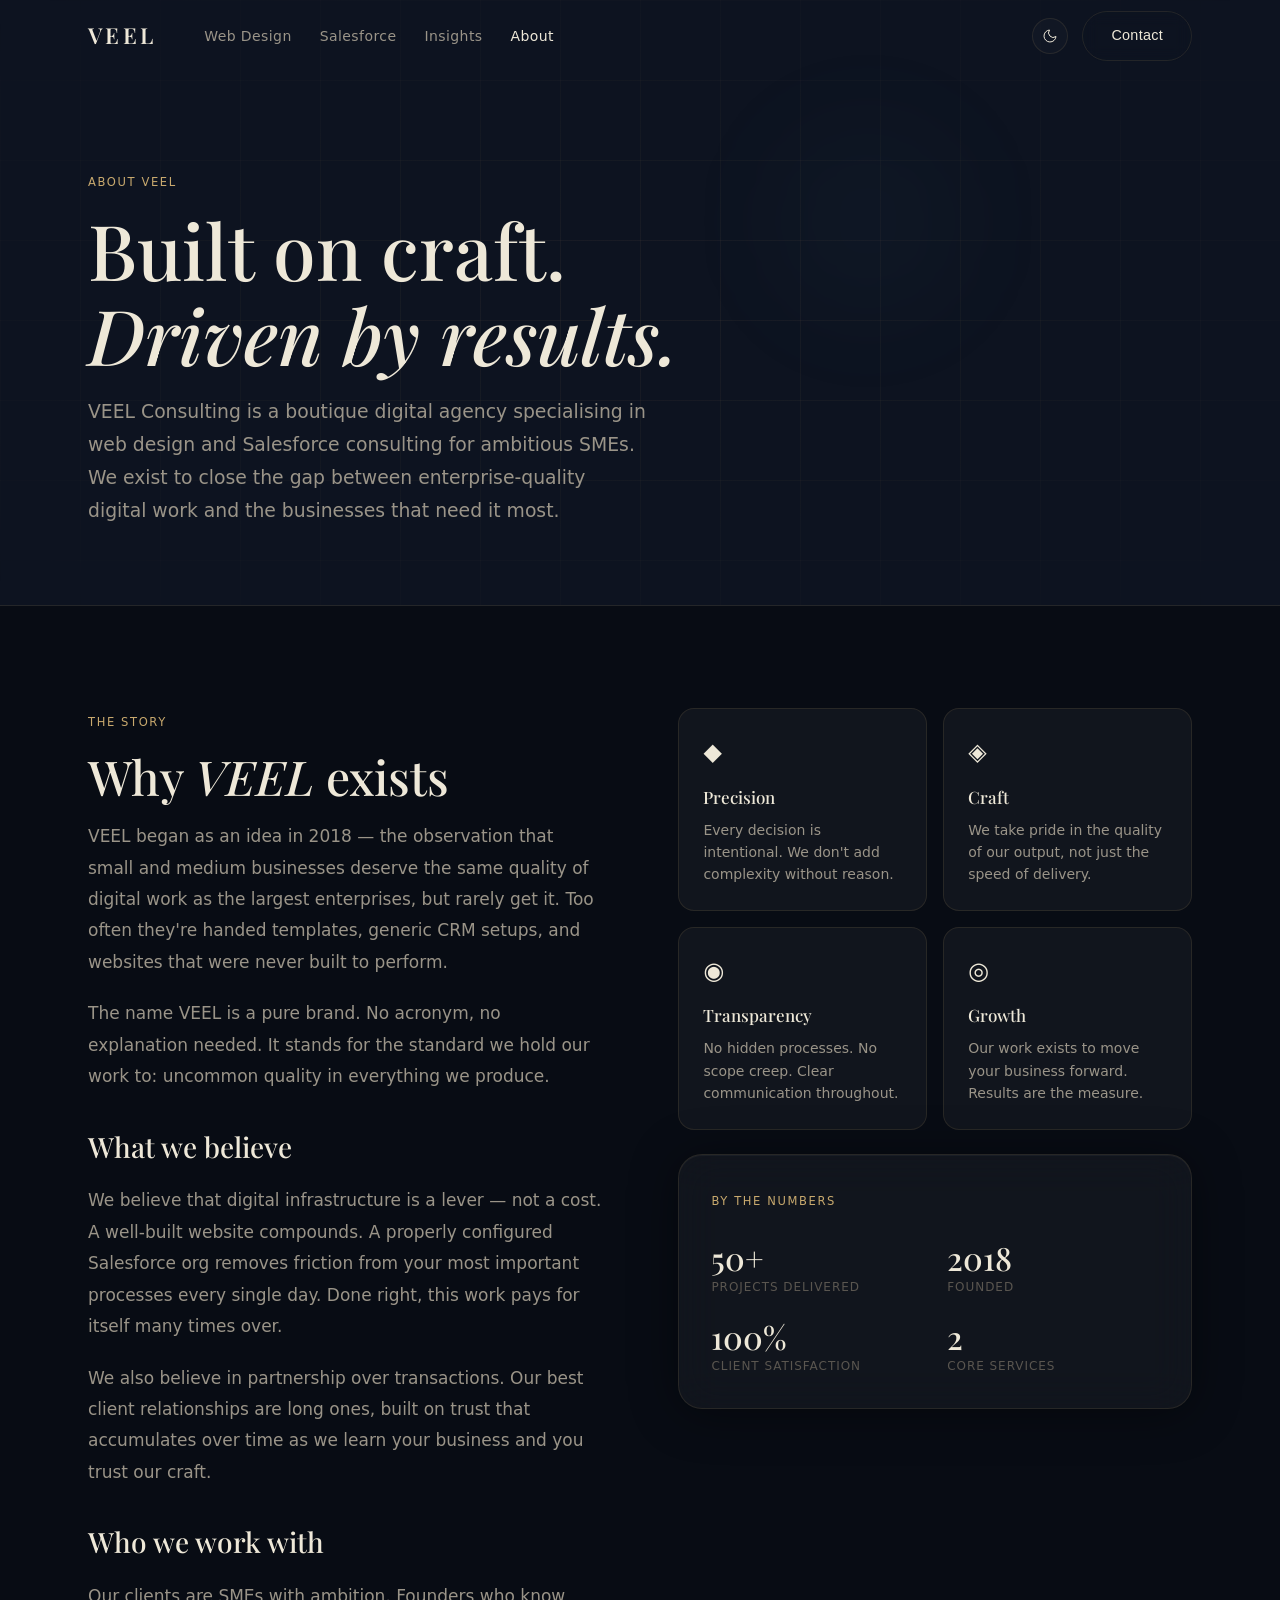
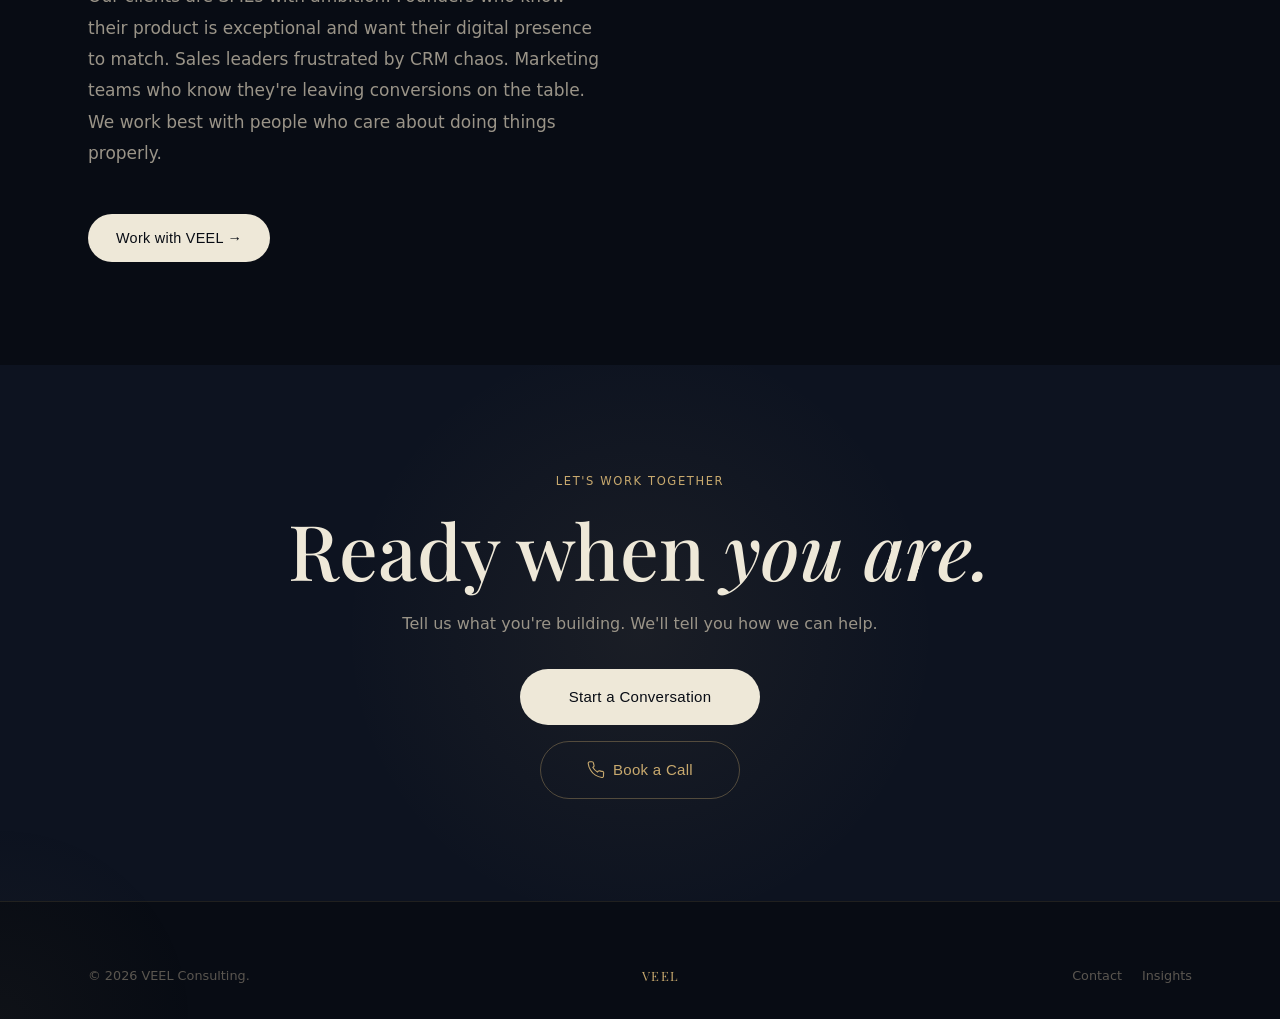
==== commit 6f671567: "Update index.html" ====
--- a/about/index.html
+++ b/about/index.html
@@ -1,8 +1,16 @@
 <!DOCTYPE html>
 <html lang="en" data-theme="dark">
 <head>
-  <meta charset="UTF-8" /><meta name="viewport" content="width=device-width, initial-scale=1.0" />
+  <meta charset="UTF-8" /><meta name="viewport" content="width=device-width, initial-scale=1.0, maximum-scale=5.0, viewport-fit=cover" />
   <title>About — VEEL Consulting</title>
+  <link rel="icon" type="image/svg+xml" href="../favicon.svg" />
+  <meta property="og:title" content="About — VEEL Consulting" />
+  <meta property="og:description" content="The story behind VEEL Consulting — boutique digital craft built around results." />
+  <meta property="og:type" content="website" />
+  <meta property="og:url" content="https://veelconsulting.github.io/about/" />
+  <meta name="twitter:card" content="summary_large_image" />
+  <meta name="twitter:title" content="About — VEEL Consulting" />
+  <meta name="twitter:description" content="The story behind VEEL Consulting — boutique digital craft built around results." />
   <meta name="description" content="The story behind VEEL Consulting — boutique web design and Salesforce consulting built around craft and results." />
   <link rel="preconnect" href="https://fonts.googleapis.com" />
   <link rel="preconnect" href="https://fonts.gstatic.com" crossorigin />
@@ -30,6 +38,9 @@
       </div>
       <button class="nav__burger" id="navBurger" aria-label="Menu"><span></span><span></span><span></span></button>
     </div>
+
+  </nav>
+
     <div class="nav__mobile" id="navMobile">
       <ul>
         <li><a href="../web-design/index.html">Web Design</a></li>
@@ -39,7 +50,6 @@
         <li><a href="../contact/index.html">Contact</a></li>
       </ul>
     </div>
-  </nav>
 
   <!-- HERO -->
   <section class="page-hero section" style="background:var(--c-bg-2);border-bottom:var(--glass-border);">
@@ -117,7 +127,7 @@
         <p>Tell us what you're building. We'll tell you how we can help.</p>
         <div class="cta-banner__actions">
           <a href="../contact/index.html" class="btn btn--primary btn--large">Start a Conversation</a>
-          <a href="tel:+447700000000" class="btn btn--call btn--large"><svg viewBox="0 0 24 24" fill="none" stroke="currentColor" stroke-width="1.5" width="18" height="18"><path d="M22 16.92v3a2 2 0 0 1-2.18 2 19.79 19.79 0 0 1-8.63-3.07A19.5 19.5 0 0 1 4.69 12a19.79 19.79 0 0 1-3.07-8.67A2 2 0 0 1 3.61 1h3a2 2 0 0 1 2 1.72c.127.96.361 1.903.7 2.81a2 2 0 0 1-.45 2.11L7.91 8.6a16 16 0 0 0 6 6l.96-.96a2 2 0 0 1 2.11-.45c.907.339 1.85.573 2.81.7A2 2 0 0 1 22 16.92z"/></svg>Book a Call</a>
+          <a href="https://calendly.com/veelconsultinginfo/website-consultation" class="btn btn--call btn--large"><svg viewBox="0 0 24 24" fill="none" stroke="currentColor" stroke-width="1.5" width="18" height="18"><path d="M22 16.92v3a2 2 0 0 1-2.18 2 19.79 19.79 0 0 1-8.63-3.07A19.5 19.5 0 0 1 4.69 12a19.79 19.79 0 0 1-3.07-8.67A2 2 0 0 1 3.61 1h3a2 2 0 0 1 2 1.72c.127.96.361 1.903.7 2.81a2 2 0 0 1-.45 2.11L7.91 8.6a16 16 0 0 0 6 6l.96-.96a2 2 0 0 1 2.11-.45c.907.339 1.85.573 2.81.7A2 2 0 0 1 22 16.92z"/></svg>Book a Call</a>
         </div>
       </div>
     </div>
--- a/css/style.css
+++ b/css/style.css
@@ -57,7 +57,25 @@
 
 /* ── RESET ── */
 *, *::before, *::after { box-sizing: border-box; margin: 0; padding: 0; }
-html { scroll-behavior: smooth; }
+html {
+  scroll-behavior: smooth;
+  width: 100%;
+  max-width: 100%;
+  overflow-x: hidden;
+  overflow-y: scroll;
+  position: relative;
+}
+html, body {
+  width: 100%;
+  max-width: 100%;
+  overflow-x: hidden;
+}
+/* Hard clip every direct section so nothing bleeds out */
+section, header, footer, .marquee-strip {
+  max-width: 100%;
+  overflow-x: hidden;
+  box-sizing: border-box;
+}
 body {
   font-family: 'Satoshi', system-ui, sans-serif;
   background: var(--c-bg);
@@ -201,7 +219,8 @@
   height: var(--nav-h);
   transition: background 0.5s var(--ease-silk), box-shadow 0.5s var(--ease-silk);
 }
-.nav.scrolled {
+.nav.scrolled,
+.nav.menu-open {
   background: var(--c-surface);
   backdrop-filter: blur(24px);
   -webkit-backdrop-filter: blur(24px);
@@ -288,17 +307,58 @@
   transition: all 0.3s;
 }
 .nav__mobile {
-  display: none;
-  background: var(--c-surface);
-  backdrop-filter: blur(24px);
-  -webkit-backdrop-filter: blur(24px);
-  border-bottom: var(--glass-border);
-  padding: 1.25rem clamp(1.25rem, 5vw, 3rem) 1.5rem;
-}
-.nav__mobile.open { display: block; }
-.nav__mobile li { padding: 0.875rem 0; border-bottom: 1px solid var(--c-border-2); }
+  display: block;
+  visibility: hidden;
+  opacity: 0;
+  pointer-events: none;
+  transform: translateY(-6px);
+  transition:
+    opacity 0.28s var(--ease-silk),
+    transform 0.28s var(--ease-silk),
+    visibility 0s linear 0.28s;
+  /* Solid enough background for iOS Safari backdrop-filter to render */
+  background: rgba(8, 12, 20, 0.92);
+  backdrop-filter: blur(24px) saturate(180%);
+  -webkit-backdrop-filter: blur(24px) saturate(180%);
+  border-bottom: 1px solid rgba(200,169,110,0.15);
+  box-shadow: 0 12px 40px rgba(0,0,0,0.45);
+  padding: 0.5rem clamp(1.25rem, 5vw, 3rem) 1.75rem;
+  position: fixed;
+  top: var(--nav-h);
+  left: 0;
+  right: 0;
+  z-index: 99;
+  /* Force GPU layer so iOS renders the blur correctly */
+  -webkit-transform: translateZ(0) translateY(-6px);
+  transform: translateZ(0) translateY(-6px);
+  will-change: opacity, transform;
+}
+[data-theme="light"] .nav__mobile {
+  background: rgba(250, 248, 244, 0.94);
+}
+.nav__mobile.open {
+  visibility: visible;
+  opacity: 1;
+  pointer-events: auto;
+  -webkit-transform: translateZ(0) translateY(0);
+  transform: translateZ(0) translateY(0);
+  transition:
+    opacity 0.28s var(--ease-silk),
+    transform 0.28s var(--ease-silk),
+    visibility 0s linear 0s;
+}
+.nav__mobile li {
+  padding: 1rem 0;
+  border-bottom: 1px solid rgba(200,169,110,0.1);
+}
 .nav__mobile li:last-child { border-bottom: none; }
-.nav__mobile a { font-size: 1.0625rem; color: var(--c-text-2); }
+.nav__mobile a {
+  font-size: 1.125rem;
+  color: var(--c-text);
+  display: block;
+  transition: color 0.2s;
+}
+.nav__mobile a:hover { color: var(--c-gold); }
 
 @media (max-width: 768px) {
   .nav__links, .nav__actions .btn--outline { display: none; }
@@ -314,6 +374,10 @@
   position: relative;
   overflow: hidden;
   padding-top: var(--nav-h);
+  max-width: 100%;
+  width: 100%;
+  contain: paint;
+  transform: translateZ(0);
 }
 .hero__bg { position: absolute; inset: 0; pointer-events: none; }
 .hero__gradient {
@@ -330,18 +394,29 @@
 .hero__orb {
   position: absolute;
   border-radius: 50%;
-  filter: blur(80px);
+  filter: blur(60px);
   animation: orbFloat 8s ease-in-out infinite;
-}
-.hero__orb--1 { width: min(500px,80vw); height: min(500px,80vw); background: rgba(142,197,208,0.12); top: -10%; right: 5%; }
-.hero__orb--2 { width: min(350px,60vw); height: min(350px,60vw); background: rgba(200,169,110,0.09); bottom: 10%; left: -5%; animation-delay: -3s; }
-.hero__orb--3 { width: min(250px,40vw); height: min(250px,40vw); background: rgba(91,168,184,0.07); top: 40%; left: 40%; animation-delay: -5s; }
+  /* Prevent filter from painting outside parent on iOS Safari */
+  -webkit-transform: translateZ(0);
+  transform: translateZ(0);
+  will-change: transform;
+}
+@supports (-webkit-overflow-scrolling: touch) {
+  /* iOS Safari: clip filter bleed by reducing blur and pulling orbs inward */
+  .hero__orb { filter: blur(40px); }
+  .hero__orb--1 { right: 15%; top: 0%; }
+  .hero__orb--2 { left: 5%; }
+  .hero__orb--3 { left: 35%; }
+}
+.hero__orb--1 { width: min(400px,60vw); height: min(400px,60vw); background: rgba(142,197,208,0.12); top: -10%; right: 10%; }
+.hero__orb--2 { width: min(300px,50vw); height: min(300px,50vw); background: rgba(200,169,110,0.09); bottom: 10%; left: 0%; animation-delay: -3s; }
+.hero__orb--3 { width: min(200px,35vw); height: min(200px,35vw); background: rgba(91,168,184,0.07); top: 40%; left: 38%; animation-delay: -5s; }
 [data-theme="dark"] .hero__orb--1 { background: rgba(91,168,184,0.08); }
 [data-theme="dark"] .hero__orb--2 { background: rgba(200,169,110,0.06); }
 @keyframes orbFloat {
-  0%, 100% { transform: translate(0,0) scale(1); }
-  33% { transform: translate(30px,-20px) scale(1.05); }
-  66% { transform: translate(-20px,15px) scale(0.97); }
+  0%, 100% { transform: translateY(0) scale(1); }
+  33% { transform: translateY(-20px) scale(1.05); }
+  66% { transform: translateY(15px) scale(0.97); }
 }
 .hero__grid {
   position: absolute; inset: 0;
@@ -350,6 +425,9 @@
     linear-gradient(90deg, var(--c-border-2) 1px, transparent 1px);
   background-size: 80px 80px;
   mask-image: radial-gradient(ellipse 70% 70% at 50% 50%, black, transparent);
+  max-width: 100%;
+  overflow: hidden;
+  pointer-events: none;
 }
 .hero__content {
   position: relative;
@@ -434,7 +512,7 @@
   .hero__scroll { display: none; }
 }
 
-/* ── MARQUEE ── */
+/* ── MARQUEE — pure CSS, no JS required ── */
 .marquee-strip {
   background: var(--c-bg-2);
   border-top: var(--glass-border);
@@ -442,14 +520,30 @@
   overflow: hidden;
   padding: 0.875rem 0;
   position: relative;
-}
-/* JS overrides animation — CSS fallback only */
+  width: 100%;
+  max-width: 100%;
+  box-sizing: border-box;
+}
+.marquee-inner {
+  display: flex;
+  flex-direction: row;
+  flex-wrap: nowrap;
+  align-items: center;
+  width: max-content;
+  animation: marqueeScroll 30s linear infinite;
+  will-change: transform;
+}
+.marquee-inner:hover { animation-play-state: paused; }
 .marquee-track {
   display: inline-flex;
-  gap: 2rem;
-  animation: marqueeScroll 32s linear infinite;
+  flex-direction: row;
+  flex-wrap: nowrap;
+  flex-shrink: 0;
+  gap: 2.5rem;
+  padding-right: 2.5rem;
   white-space: nowrap;
-  will-change: transform;
+  align-items: center;
+  width: max-content;
 }
 .marquee-track span {
   font-size: 0.72rem;
@@ -463,7 +557,7 @@
 .marquee-track .sep { color: var(--c-gold); }
 @keyframes marqueeScroll {
   from { transform: translateX(0); }
-  to { transform: translateX(-50%); }
+  to   { transform: translateX(-50%); }
 }
 
 /* ── SERVICES ── */
@@ -687,16 +781,19 @@
   overflow: hidden;
   text-align: center;
   background: var(--c-bg-2);
+  width: 100%;
+  max-width: 100%;
 }
 .cta-banner__bg { position: absolute; inset: 0; pointer-events: none; }
 .cta-banner__orb {
   position: absolute;
-  width: 600px; height: 600px;
+  width: min(600px, 100vw); height: min(600px, 100vw);
   border-radius: 50%;
   background: radial-gradient(circle, rgba(91,168,184,0.1) 0%, transparent 70%);
   top: 50%; left: 50%;
   transform: translate(-50%,-50%);
   animation: orbFloat 10s ease-in-out infinite;
+  filter: none;
 }
 [data-theme="dark"] .cta-banner__orb {
   background: radial-gradient(circle, rgba(200,169,110,0.07) 0%, transparent 70%);
@@ -804,6 +901,10 @@
 .page-hero {
   padding-top: calc(var(--nav-h) + clamp(3rem, 8vw, 6rem));
   padding-bottom: clamp(3rem, 6vw, 5rem);
+  position: relative;
+  overflow: hidden;
+  contain: paint;
+  transform: translateZ(0);
 }
 .page-hero__inner { max-width: 800px; }
 .page-hero__title {
